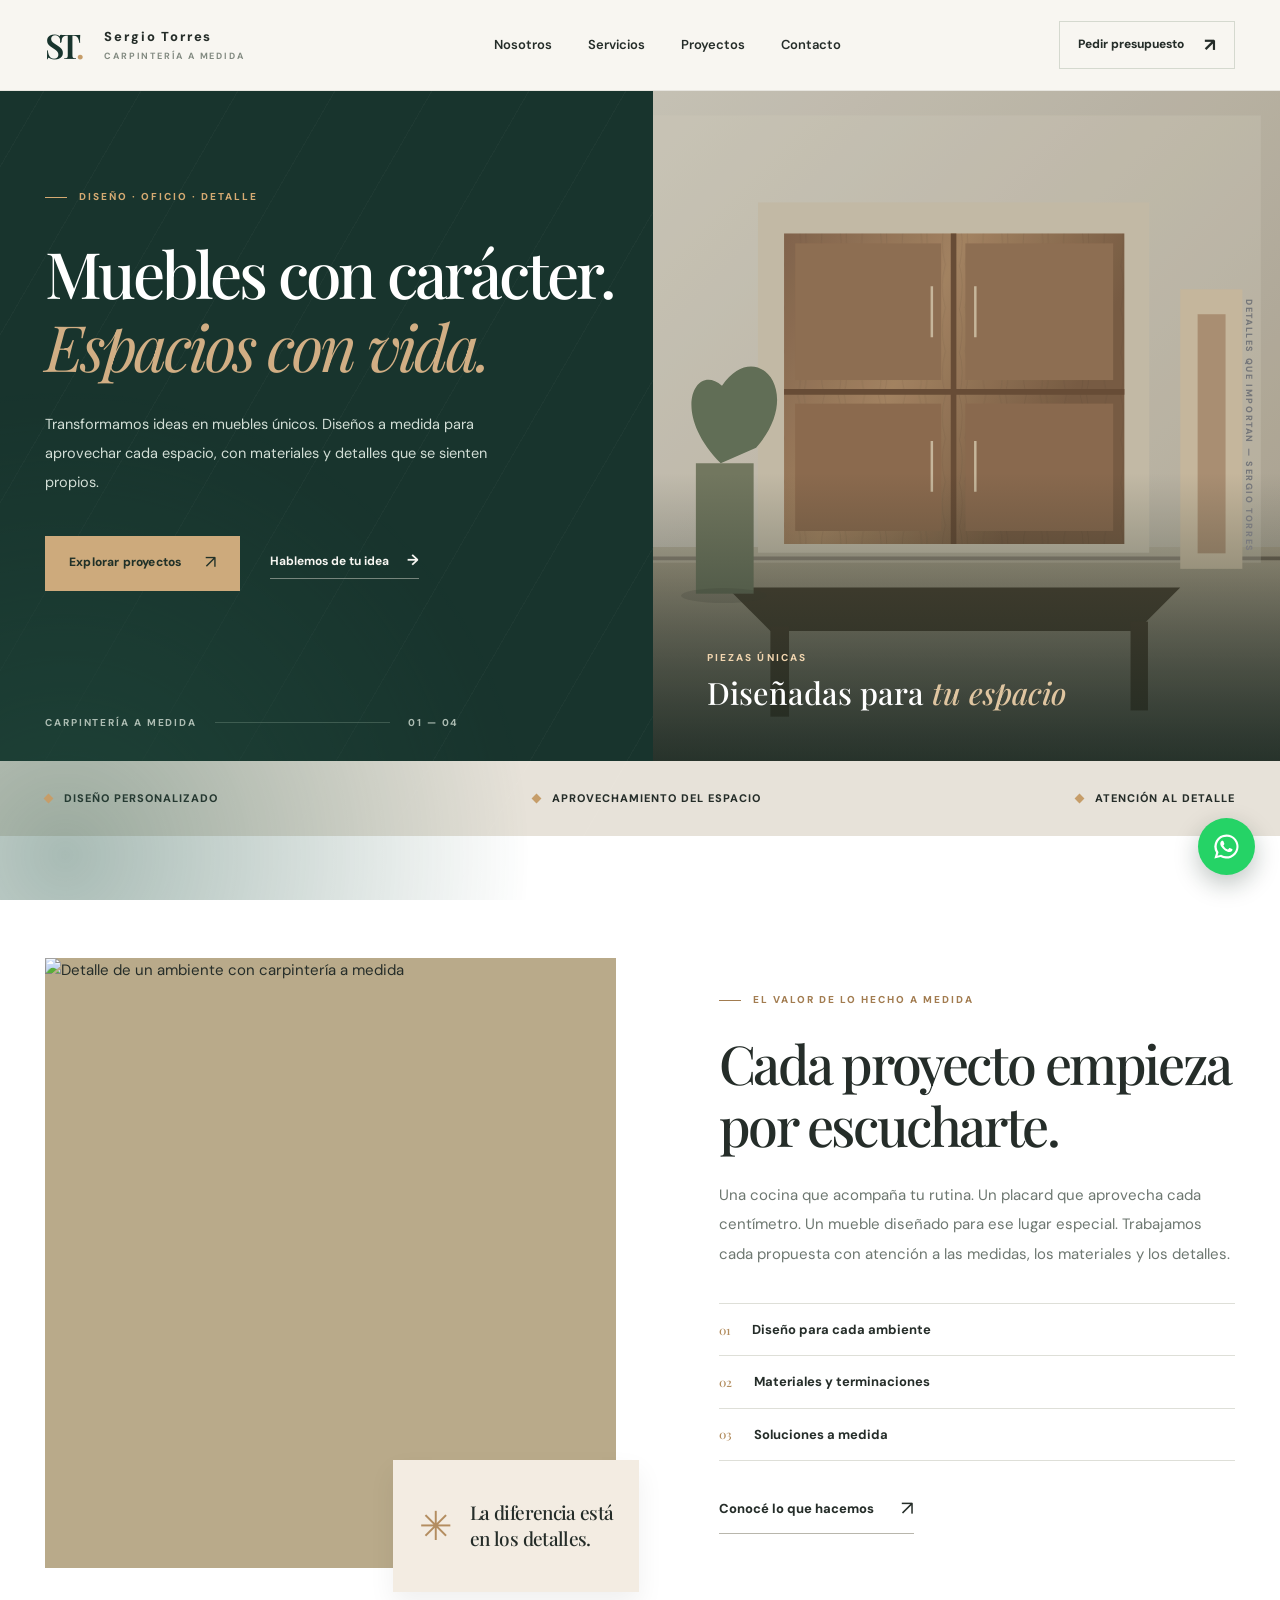
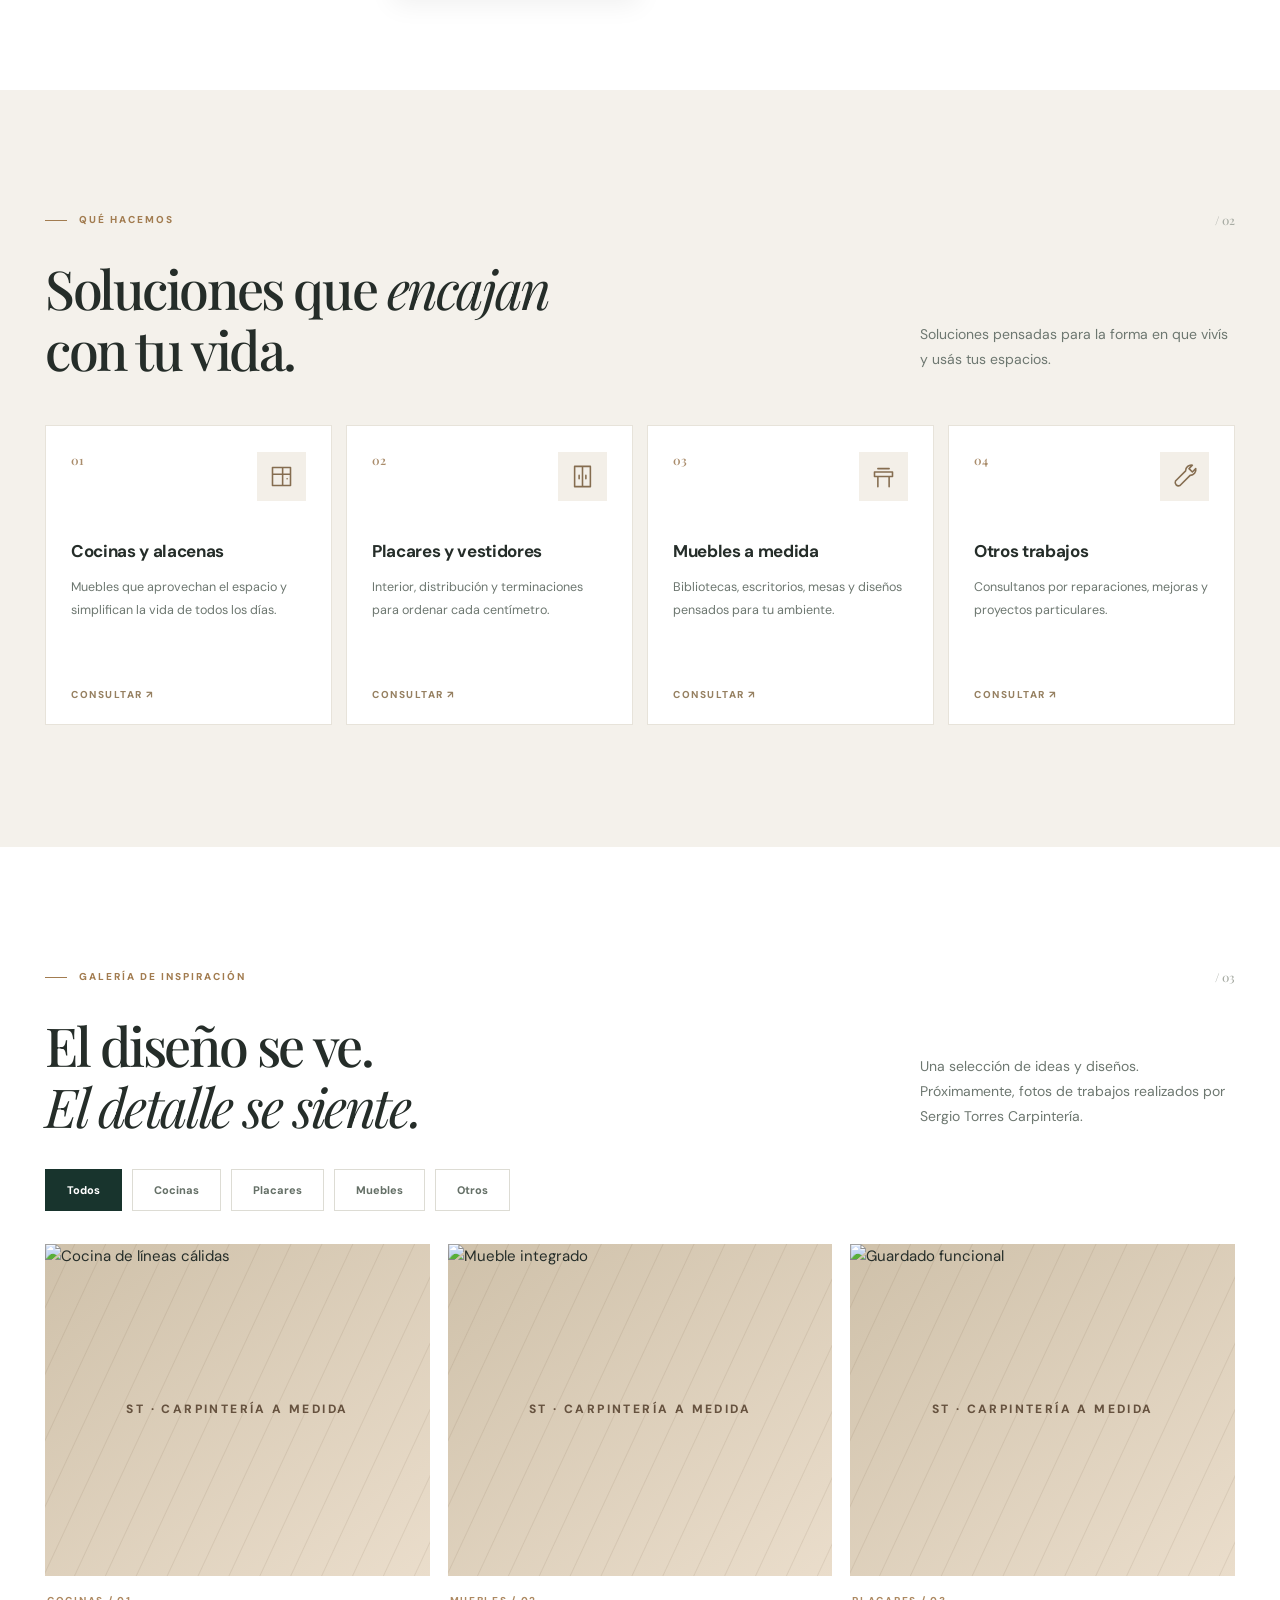
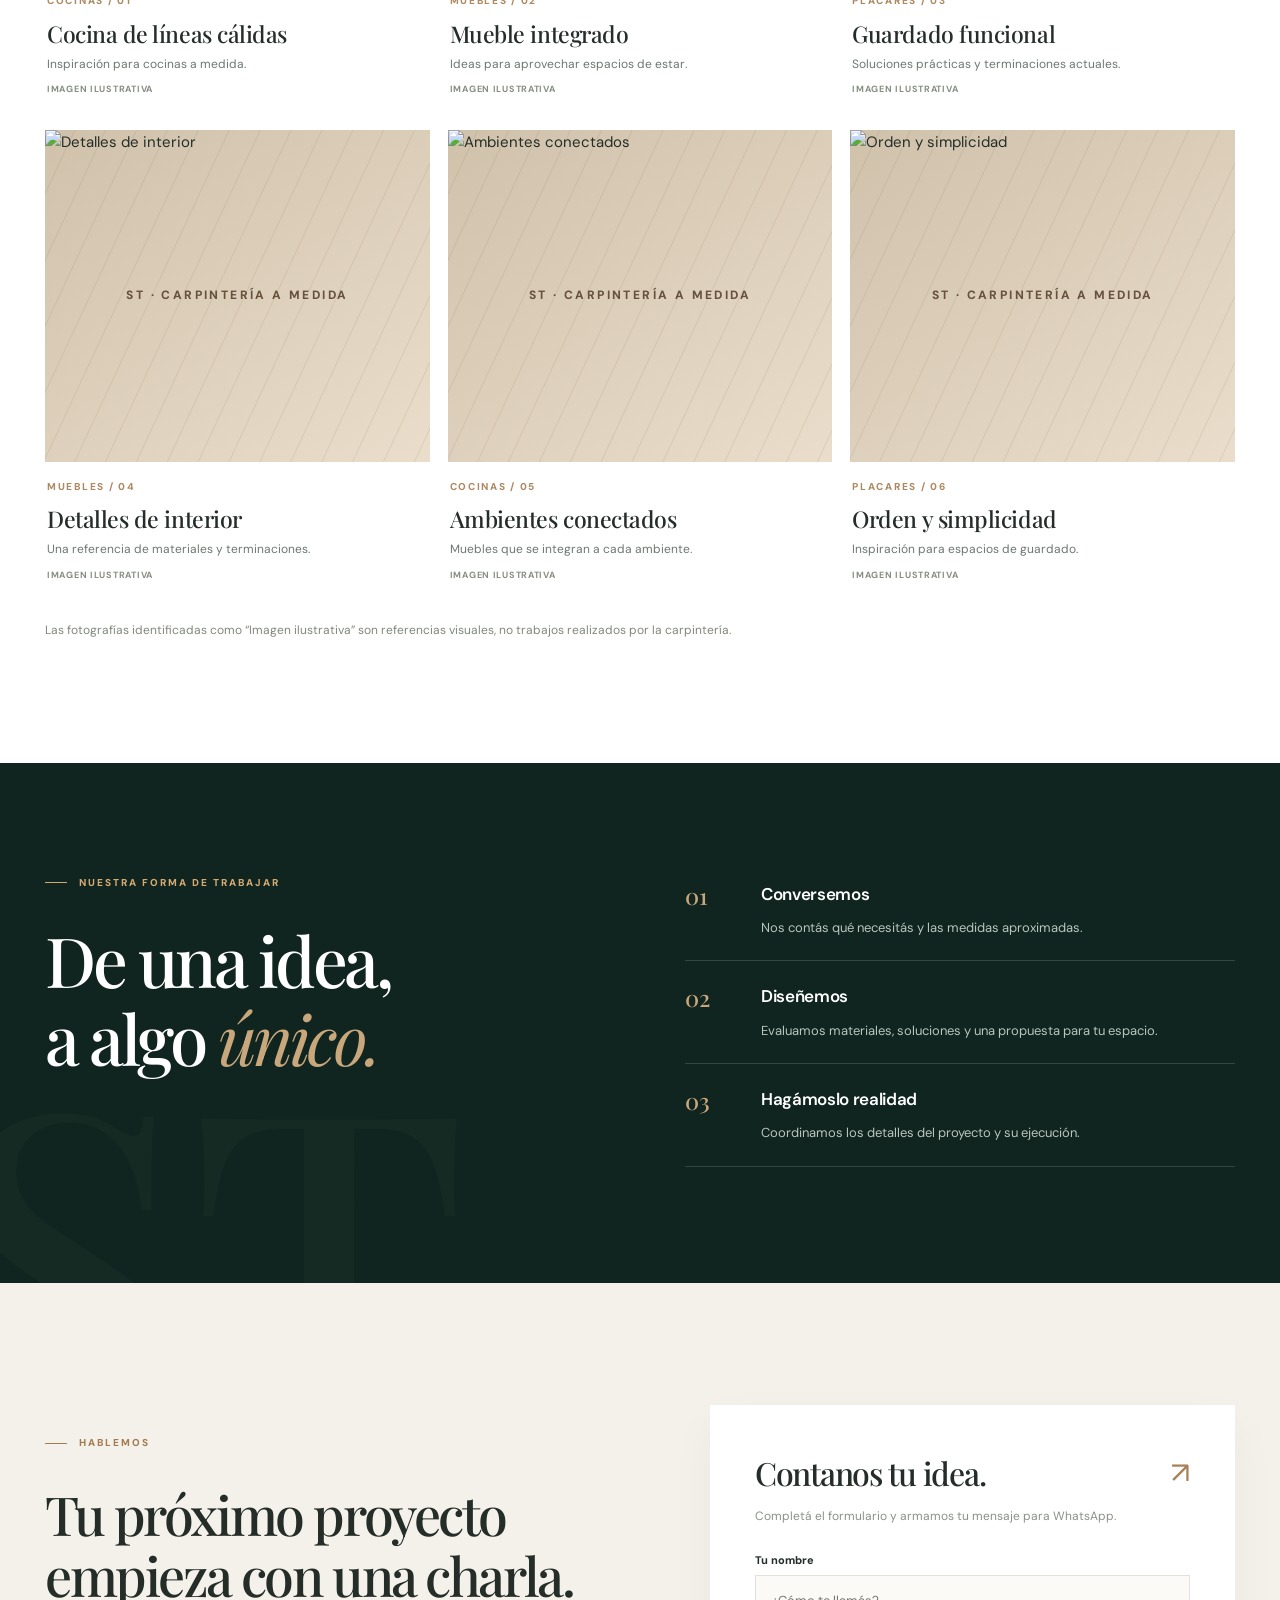
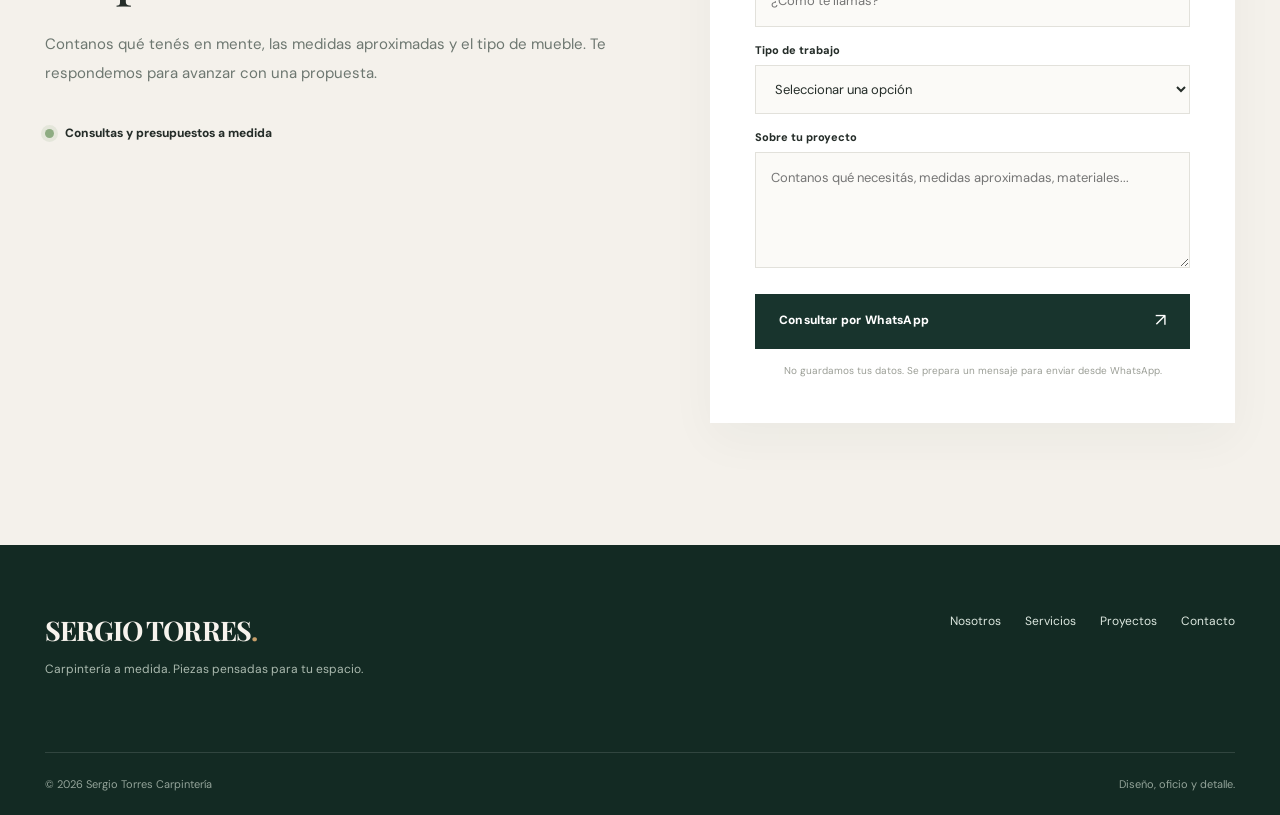
==== index.html @ 9f7970bf "Primera version web Sergio Torres Carpinteria" ====
<!doctype html>
<html lang="es-AR">
<head>
  <meta charset="utf-8"><meta name="viewport" content="width=device-width,initial-scale=1">
  <meta name="theme-color" content="#17302a"><meta name="description" content="Sergio Torres Carpintería. Muebles y espacios a medida: cocinas, placares y diseños personalizados.">
  <title>Sergio Torres Carpintería | Muebles hechos para vos</title>
  <link rel="icon" type="image/svg+xml" href="/assets/logo.svg">
  <link rel="preconnect" href="https://fonts.googleapis.com"><link rel="preconnect" href="https://fonts.gstatic.com" crossorigin>
  <link href="https://fonts.googleapis.com/css2?family=DM+Sans:wght@400;500;600;700;800&family=Manrope:wght@400;500;600;700;800&family=Playfair+Display:ital,wght@0,400;0,500;0,600;1,400;1,500&display=swap" rel="stylesheet">
  <link rel="stylesheet" href="/assets/site.css"><script defer src="/assets/site.js"></script>
</head>
<body>
 <header class="site-header" id="inicio">
   <div class="container header-content">
     <a class="brand" href="#inicio" aria-label="Sergio Torres Carpintería, inicio"><span class="brand-symbol">ST<span class="brand-dot">.</span></span><span class="brand-label"><strong id="brand">SERGIO TORRES</strong><span id="tagline">CARPINTERÍA A MEDIDA</span></span></a>
     <button class="menu-button" type="button" aria-label="Abrir menú" aria-expanded="false" aria-controls="main-menu"><span></span><span></span><span></span></button>
     <nav class="nav" id="main-menu" aria-label="Menú principal"><a href="#nosotros">Nosotros</a><a href="#servicios">Servicios</a><a href="#proyectos">Proyectos</a><a href="#contacto">Contacto</a></nav>
     <a class="nav-cta" href="#contacto">Pedir presupuesto <span aria-hidden="true">↗</span></a>
   </div>
 </header>
 <main>
  <section class="hero" aria-labelledby="hero-title">
    <div class="hero-background-pattern" aria-hidden="true"></div>
    <div class="hero-left">
      <div class="hero-inner"><div class="eyebrow light"><span class="eyebrow-line"></span><span id="hero-eyebrow">DISEÑO · OFICIO · DETALLE</span></div>
      <h1 id="hero-title"><span id="hero-first">Muebles con carácter.</span><em id="hero-second">Espacios con vida.</em></h1>
      <p class="hero-desc" id="hero-description">Transformamos ideas en muebles únicos. Diseños a medida para aprovechar cada espacio, con materiales y detalles que se sienten propios.</p>
      <div class="hero-actions"><a class="btn btn-gold" href="#proyectos">Explorar proyectos <span aria-hidden="true">↗</span></a><a href="#contacto" class="link-under light-link">Hablemos de tu idea <span aria-hidden="true">→</span></a></div>
      </div>
      <div class="hero-foot"><span>CARPINTERÍA A MEDIDA</span><span class="hero-foot-line"></span><span>01 — 04</span></div>
    </div>
    <div class="hero-visual"><img id="hero-image" alt="Ambiente de diseño con muebles en madera" src="https://images.unsplash.com/photo-1600607687920-4e2a09cf159d?auto=format&fit=crop&w=1600&q=85"><div class="hero-visual-shade"></div><div class="hero-photo-label"><span class="hero-photo-small">PIEZAS ÚNICAS</span><span>Diseñadas para <em>tu espacio</em></span></div><div class="hero-vertical">DETALLES QUE IMPORTAN — SERGIO TORRES</div></div>
  </section>
  <div class="marquee-strip"><div class="container strip-inner"><span><i class="diamond"></i>DISEÑO PERSONALIZADO</span><span><i class="diamond"></i>APROVECHAMIENTO DEL ESPACIO</span><span><i class="diamond"></i>ATENCIÓN AL DETALLE</span></div></div>
  <section id="nosotros" class="section about"><div class="container about-grid">
    <div class="about-visual"><img loading="lazy" id="about-image" src="https://images.unsplash.com/photo-1600566753190-17f0baa2a6c3?auto=format&fit=crop&w=1050&q=85" alt="Detalle de un ambiente con carpintería a medida"><div class="about-badge"><span class="badge-glyph">✳</span><span>La diferencia está<br>en los detalles.</span></div></div>
    <div class="about-text"><div class="eyebrow"><span class="eyebrow-line"></span><span id="about-eyebrow">EL VALOR DE LO HECHO A MEDIDA</span></div>
      <h2 id="about-title">Cada proyecto empieza por escucharte.</h2><p class="body-copy" id="about-description">Una cocina que acompaña tu rutina. Un placard que aprovecha cada centímetro. Un mueble diseñado para ese lugar especial.</p>
      <div class="about-points"><div><span>01</span><p>Diseño para cada ambiente</p></div><div><span>02</span><p>Materiales y terminaciones</p></div><div><span>03</span><p>Soluciones a medida</p></div></div><a class="text-link" href="#servicios">Conocé lo que hacemos <span>↗</span></a>
    </div>
  </div></section>
  <section class="section services" id="servicios"><div class="container">
    <div class="section-topline"><div class="eyebrow"><span class="eyebrow-line"></span>QUÉ HACEMOS</div><span class="section-index">/ 02</span></div>
    <div class="section-heading"><h2>Soluciones que <em>encajan</em><br>con tu vida.</h2><p id="services-intro">Soluciones pensadas para la forma en que vivís y usás tus espacios.</p></div>
    <div class="service-grid" id="service-grid"><!-- Se completa leyendo /data/services.json --></div>
  </div></section>
  <section class="section portfolio" id="proyectos"><div class="container">
    <div class="section-topline"><div class="eyebrow"><span class="eyebrow-line"></span>GALERÍA DE INSPIRACIÓN</div><span class="section-index">/ 03</span></div>
    <div class="section-heading portfolio-heading"><h2>El diseño se ve.<br><em>El detalle se siente.</em></h2><p id="projects-intro">Una selección de ideas y diseños. Próximamente, fotos de trabajos realizados por Sergio Torres Carpintería.</p></div>
    <div class="filters" id="filters" role="group" aria-label="Filtrar proyectos"><button type="button" data-filter="Todos" aria-pressed="true">Todos</button><button type="button" data-filter="Cocinas" aria-pressed="false">Cocinas</button><button type="button" data-filter="Placares" aria-pressed="false">Placares</button><button type="button" data-filter="Muebles" aria-pressed="false">Muebles</button><button type="button" data-filter="Otros" aria-pressed="false">Otros</button></div>
    <div class="project-grid" id="project-grid"><p class="loading">Cargando galería...</p></div><p id="example-note" class="example-note" hidden>Las fotografías identificadas como “Imagen ilustrativa” son referencias visuales, no trabajos realizados por la carpintería.</p>
  </div></section>
  <section class="approach"><div class="container approach-grid"><div><div class="eyebrow light"><span class="eyebrow-line"></span>NUESTRA FORMA DE TRABAJAR</div><h2>De una idea,<br>a algo <em>único.</em></h2></div><div class="approach-steps"><div class="approach-step"><span>01</span><div><h3>Conversemos</h3><p>Nos contás qué necesitás y las medidas aproximadas.</p></div></div><div class="approach-step"><span>02</span><div><h3>Diseñemos</h3><p>Evaluamos materiales, soluciones y una propuesta para tu espacio.</p></div></div><div class="approach-step"><span>03</span><div><h3>Hagámoslo realidad</h3><p>Coordinamos los detalles del proyecto y su ejecución.</p></div></div></div></div></section>
  <section id="contacto" class="section contact"><div class="container contact-grid">
    <div class="contact-copy"><div class="eyebrow"><span class="eyebrow-line"></span>HABLEMOS</div><h2 id="contact-title">Tu próximo proyecto empieza con una charla.</h2><p class="body-copy" id="contact-description">Contanos qué tenés en mente, las medidas aproximadas y el tipo de mueble. Te respondemos para avanzar con una propuesta.</p><div class="contact-availability"><span class="availability-dot"></span>Consultas y presupuestos a medida</div><div class="contact-detail" id="city-detail" hidden><span>Zona de trabajo</span><strong id="city"></strong></div><a id="email-link" class="contact-detail link-detail" href="#" hidden><span>Correo</span><strong id="email-value"></strong></a><a id="instagram-link" class="contact-detail link-detail" href="#" target="_blank" rel="noopener noreferrer" hidden><span>Instagram</span><strong>Ver nuestro perfil ↗</strong></a></div>
    <form class="contact-form" id="contact-form"><div class="form-heading"><h3>Contanos tu idea.</h3><span>↗</span></div><p>Completá el formulario y armamos tu mensaje para WhatsApp.</p><label for="client-name">Tu nombre</label><input id="client-name" required maxlength="90" autocomplete="name" placeholder="¿Cómo te llamás?"><label for="client-type">Tipo de trabajo</label><select id="client-type" required><option value="">Seleccionar una opción</option><option>Cocina o alacena</option><option>Placard o vestidor</option><option>Mueble a medida</option><option>Otro trabajo</option></select><label for="client-message">Sobre tu proyecto</label><textarea id="client-message" required maxlength="800" rows="4" placeholder="Contanos qué necesitás, medidas aproximadas, materiales..."></textarea><button type="submit" class="btn btn-dark">Consultar por WhatsApp <span>↗</span></button><p class="form-privacy">No guardamos tus datos. Se prepara un mensaje para enviar desde WhatsApp.</p></form>
  </div></section>
 </main>
 <dialog id="project-dialog" class="project-dialog" aria-labelledby="dialog-title">
   <div class="dialog-layout">
     <div class="dialog-image-wrap">
       <button type="button" id="dialog-close" class="dialog-close" aria-label="Cerrar galería">×</button>
       <img id="dialog-photo" alt="" src="/assets/hero-placeholder.svg">
       <p id="dialog-no-photo" class="dialog-no-photo" hidden>Este proyecto todavía no tiene fotografías.</p>
       <div class="dialog-controls">
         <button id="dialog-prev" type="button" aria-label="Foto anterior">←</button>
         <span id="dialog-count"></span>
         <button id="dialog-next" type="button" aria-label="Foto siguiente">→</button>
       </div>
     </div>
     <div class="dialog-info">
       <div class="eyebrow"><span class="eyebrow-line"></span><span id="dialog-category">Carpintería a medida</span></div>
       <h2 id="dialog-title">Trabajo realizado</h2>
       <p id="dialog-description"></p>
       <p id="dialog-example" class="dialog-example" hidden>Imagen ilustrativa. No corresponde a un trabajo real de la carpintería.</p>
       <a href="#contacto" class="btn btn-dark dialog-cta" id="dialog-cta">Consultar por un trabajo similar ↗</a>
     </div>
   </div>
 </dialog>
 <footer class="footer"><div class="container footer-grid"><div><a class="footer-brand" href="#inicio">SERGIO TORRES<span>.</span></a><p>Carpintería a medida. Piezas pensadas para tu espacio.</p></div><div class="footer-nav"><a href="#nosotros">Nosotros</a><a href="#servicios">Servicios</a><a href="#proyectos">Proyectos</a><a href="#contacto">Contacto</a></div><div class="footer-bottom"><span>© <span id="year"></span> Sergio Torres Carpintería</span><span>Diseño, oficio y detalle.</span></div></div></footer>
 <a id="floating-wa" class="floating-wa" href="#contacto" aria-label="Contactar por WhatsApp"><svg viewBox="0 0 24 24" aria-hidden="true"><path fill="currentColor" d="M12 2a10 10 0 0 0-8.6 15.13L2 22l4.99-1.31A10 10 0 1 0 12 2zm0 18.17a8.2 8.2 0 0 1-4.15-1.14l-.3-.18-2.96.78.8-2.89-.2-.31A8.17 8.17 0 1 1 12 20.17zm4.5-6.12c-.25-.13-1.47-.73-1.7-.8-.23-.1-.4-.13-.56.12-.16.25-.64.8-.78.97-.15.16-.3.19-.55.06-.25-.13-1.07-.39-2.04-1.26-.76-.67-1.26-1.5-1.4-1.75-.15-.25-.02-.38.11-.5.11-.12.25-.3.38-.44.13-.15.16-.26.25-.42.08-.17.04-.32-.02-.45-.06-.13-.56-1.36-.78-1.86-.2-.49-.41-.42-.56-.43h-.48c-.16 0-.43.06-.66.32-.23.25-.86.85-.86 2.07s.88 2.39 1 2.56c.13.16 1.74 2.65 4.22 3.72.6.26 1.06.41 1.42.53.6.19 1.14.16 1.57.1.48-.07 1.47-.6 1.68-1.2.2-.59.2-1.1.15-1.2-.07-.1-.23-.16-.48-.29z"/></svg></a>
 <div class="toast" id="toast" role="status" aria-live="polite"></div>
</body>
</html>
---- assets/site.css ----
/* Diseño visual de Sergio Torres Carpintería */
:root {
  --forest:#18342d;
  --deep:#10251f;
  --cream:#f8f6f1;
  --linen:#eeeae2;
  --white:#fff;
  --gold:#c69d69;
  --ink:#252d29;
  --muted:#6d7770;
  --line:#dedfd8;
  --serif:'Playfair Display',Georgia,serif;
  --sans:'DM Sans',Arial,sans-serif
}

* {
  box-sizing:border-box
}

html {
  scroll-behavior:smooth;
  scroll-padding-top:85px
}

body {
  margin:0;
  color:var(--ink);
  background:var(--cream);
  font:400 15px/1.65 var(--sans);
  -webkit-font-smoothing:antialiased
}

a {
  color:inherit;
  text-decoration:none
}

button,input,select,textarea {
  font:inherit
}

button {
  cursor:pointer
}

img {
  width:100%;
  height:100%;
  object-fit:cover;
  display:block
}

h1,h2,h3,p {
  margin-top:0
}

h2 {
  font:500 clamp(37px,4.2vw,62px)/1.15 var(--serif);
  letter-spacing:-.045em
}

h2 em,h1 em {
  font-weight:400
}

h3 {
  letter-spacing:-.02em
}

::selection {
  color:white;
  background:#a68255
}

:focus-visible {
  outline:3px solid var(--gold);
  outline-offset:3px
}

.container {
  width:min(1240px,calc(100% - 90px));
  margin-inline:auto
}

.section {
  padding:122px 0
}

.eyebrow {
  display:flex;
  align-items:center;
  gap:12px;
  font-size:10px;
  font-weight:800;
  letter-spacing:.20em;
  color:#a27c50;
  text-transform:uppercase
}

.eyebrow-line {
  width:22px;
  height:1px;
  background:currentColor;
  flex:0 0 auto
}

.eyebrow.light {
  color:#d5aa72
}

.site-header {
  position:relative;
  z-index:25;
  background:var(--cream);
  border-bottom:1px solid #e7e5df
}

.header-content {
  height:90px;
  display:flex;
  align-items:center;
  justify-content:space-between;
  gap:24px
}

.brand {
  display:flex;
  align-items:center;
  gap:14px;
  min-width:230px
}

.brand-symbol {
  font:600 34px/.9 var(--serif);
  color:var(--forest);
  letter-spacing:-.14em;
  padding-right:6px
}

.brand-dot {
  color:var(--gold);
  font-size:32px;
  letter-spacing:0
}

.brand-label {
  display:flex;
  flex-direction:column;
  line-height:1.35;
  gap:5px
}

.brand-label strong {
  font-size:13px;
  letter-spacing:.14em;
  font-weight:800
}

.brand-label span {
  font-size:9px;
  font-weight:700;
  letter-spacing:.20em;
  color:#828a81
}

.nav {
  display:flex;
  gap:36px;
  align-items:center
}

.nav a {
  font-size:13px;
  font-weight:600;
  transition:color .2s
}

.nav a:hover {
  color:#ab824e
}

.nav-cta {
  display:flex;
  align-items:center;
  justify-content:center;
  gap:20px;
  border:1px solid #d5d9cf;
  padding:13px 18px;
  font-size:12px;
  font-weight:800;
  white-space:nowrap;
  transition:background .2s,color .2s
}

.nav-cta:hover {
  background:var(--forest);
  color:#fff
}

.nav-cta span {
  font-size:18px;
  line-height:1
}

.menu-button {
  display:none;
  background:transparent;
  border:0;
  width:42px;
  height:42px;
  padding:8px
}

.menu-button span {
  display:block;
  height:2px;
  background:var(--forest);
  margin:5px 0
}

.hero {
  min-height:670px;
  display:grid;
  grid-template-columns:51% 49%;
  background:var(--forest);
  color:white;
  overflow:hidden
}

.hero-left {
  position:relative;
  display:flex;
  flex-direction:column;
  justify-content:space-between;
  padding:98px max(45px,calc((100vw - 1240px)/2)) 30px max(45px,calc((100vw - 1240px)/2));
  padding-right:36px;
  isolation:isolate
}

.hero-background-pattern {
  position:absolute;
  left:0;
  top:0;
  width:51%;
  height:100%;
  pointer-events:none;
  opacity:.4;
  background:radial-gradient(circle at 10% 95%,#275646 0%,transparent 45%),repeating-linear-gradient(120deg,transparent 0,transparent 83px,#fff1 83px,#fff1 84px)
}

.hero-inner {
  z-index:1;
  max-width:620px
}

.hero h1 {
  font:500 clamp(48px,5vw,77px)/1.15 var(--serif);
  letter-spacing:-.047em;
  margin:30px 0 27px
}

.hero h1 span,.hero h1 em {
  display:block
}

.hero h1 em {
  color:#d1ae84
}

.hero-desc {
  font-size:14.5px;
  line-height:2.0;
  color:#d2ded6;
  max-width:495px;
  margin-bottom:39px
}

.hero-actions {
  display:flex;
  align-items:center;
  gap:30px;
  flex-wrap:wrap
}

.btn {
  min-height:55px;
  border:none;
  display:inline-flex;
  align-items:center;
  justify-content:space-between;
  gap:24px;
  padding:0 24px;
  font-size:12px;
  font-weight:800;
  letter-spacing:.015em;
  transition:transform .2s,background .2s
}

.btn:hover {
  transform:translateY(-2px)
}

.btn span {
  font-size:18px;
  font-weight:400
}

.btn-gold {
  background:#cdaa7c;
  color:#213128
}

.btn-gold:hover {
  background:#e2c399
}

.link-under {
  font-size:12px;
  font-weight:700;
  border-bottom:1px solid #e5e2d875;
  padding-bottom:5px;
  white-space:nowrap
}

.link-under span {
  padding-left:15px;
  font-size:15px
}

.light-link {
  color:#f7f6f2
}

.hero-foot {
  position:relative;
  z-index:1;
  display:flex;
  align-items:center;
  gap:18px;
  color:#adbdb3;
  font-size:10px;
  letter-spacing:.19em;
  font-weight:700;
  padding-top:70px
}

.hero-foot-line {
  height:1px;
  flex:1;
  max-width:175px;
  background:#74908265
}

.hero-visual {
  position:relative;
  min-height:670px;
  background:linear-gradient(135deg,#9b8771,#dfceae)
}

.hero-visual>img {
  position:absolute;
  inset:0
}

.hero-visual-shade {
  position:absolute;
  inset:0;
  background:linear-gradient(0deg,#0c1f19b8,transparent 43%)
}

.hero-photo-label {
  position:absolute;
  bottom:48px;
  left:54px;
  display:flex;
  flex-direction:column;
  gap:9px;
  max-width:70%;
  font:500 clamp(21px,2.4vw,34px)/1.3 var(--serif)
}

.hero-photo-label em {
  color:#dfc5a0
}

.hero-photo-small {
  font:800 10px var(--sans);
  letter-spacing:.21em;
  color:#f1d5af
}

.hero-vertical {
  position:absolute;
  right:25px;
  top:50%;
  writing-mode:vertical-rl;
  transform:translateY(-50%);
  font:800 9px var(--sans);
  letter-spacing:.18em;
  color:#fff9;
  mix-blend-mode:difference
}

.marquee-strip {
  background:#e7e2d9
}

.strip-inner {
  min-height:75px;
  display:flex;
  align-items:center;
  justify-content:space-between;
  gap:16px
}

.strip-inner>span {
  display:flex;
  align-items:center;
  gap:12px;
  font-size:11px;
  font-weight:800;
  letter-spacing:.09em;
  white-space:nowrap
}

.diamond {
  width:7px;
  height:7px;
  background:var(--gold);
  transform:rotate(45deg);
  display:inline-block
}

.about {
  background:#fff
}

.about-grid {
  display:grid;
  grid-template-columns:48% 1fr;
  gap:clamp(55px,8vw,130px);
  align-items:center
}

.about-visual {
  position:relative;
  height:610px;
  background:#b9aa8a
}

.about-visual img {
  object-position:50% 50%
}

.about-badge {
  position:absolute;
  bottom:-24px;
  right:-23px;
  background:#f3ece2;
  min-width:235px;
  min-height:132px;
  padding:23px 26px;
  display:flex;
  align-items:center;
  gap:17px;
  box-shadow:0 12px 25px #00000010
}

.badge-glyph {
  font-size:40px;
  line-height:1;
  color:#b38d60
}

.about-badge span:last-child {
  font:500 19px/1.35 var(--serif);
  letter-spacing:-.035em
}

.about-text {
  padding:30px 0
}

.about-text h2 {
  margin:24px 0 25px;
  max-width:560px
}

.body-copy {
  font-size:15px;
  line-height:1.95;
  color:var(--muted)
}

.about-points {
  margin:34px 0 31px;
  border-top:1px solid var(--line)
}

.about-points>div {
  display:flex;
  align-items:center;
  gap:22px;
  padding:15px 0;
  border-bottom:1px solid var(--line)
}

.about-points span {
  font:500 12px var(--serif);
  color:#b28c5d
}

.about-points p {
  margin:0;
  font-size:13px;
  font-weight:700
}

.text-link {
  font-size:13px;
  font-weight:800;
  border-bottom:1px solid #b8b6ac;
  padding-bottom:8px;
  display:inline-flex;
  align-items:center;
  gap:27px
}

.text-link span {
  font-size:20px;
  font-weight:400
}

.services {
  background:#f4f1eb
}

.section-topline {
  display:flex;
  justify-content:space-between;
  align-items:center
}

.section-index {
  font:500 12px var(--serif);
  color:#a8aca4
}

.section-heading {
  display:flex;
  justify-content:space-between;
  align-items:end;
  gap:30px;
  margin:28px 0 45px
}

.section-heading h2 {
  margin:0
}

.section-heading p {
  color:var(--muted);
  font-size:14px;
  line-height:1.8;
  max-width:315px;
  margin:0 0 8px
}

.service-grid {
  display:grid;
  grid-template-columns:repeat(4,1fr);
  gap:14px
}

.service-card {
  background:#fff;
  border:1px solid #e7e3da;
  padding:26px 25px 21px;
  min-height:300px;
  display:flex;
  flex-direction:column;
  transition:transform .2s,box-shadow .2s,border-color .2s;
  cursor:pointer
}

.service-card:hover {
  transform:translateY(-5px);
  box-shadow:0 15px 35px #1c322414;
  border-color:#c5c8ba
}

.service-card-top {
  display:flex;
  justify-content:space-between;
  align-items:start;
  margin-bottom:36px
}

.service-num {
  font:600 12px var(--serif);
  color:#aa8d6c
}

.service-icon {
  width:49px;
  height:49px;
  background:#f3efe8;
  display:grid;
  place-items:center;
  color:#856d50
}

.service-icon svg {
  width:27px;
  height:27px
}

.service-card h3 {
  margin:0 0 11px;
  font-size:17px;
  font-weight:700;
  letter-spacing:-.02em
}

.service-card p {
  font-size:12.5px;
  line-height:1.8;
  color:var(--muted)
}

.service-card-tail {
  font-size:10px;
  letter-spacing:.15em;
  font-weight:800;
  margin-top:auto;
  color:#968061;
  padding-top:16px
}

.portfolio {
  background:#fff
}

.portfolio-heading {
  margin-bottom:32px
}

.filters {
  display:flex;
  gap:10px;
  flex-wrap:wrap;
  margin-bottom:33px
}

.filters button {
  background:transparent;
  border:1px solid #dddcd4;
  padding:11px 21px;
  font-size:11px;
  font-weight:800;
  color:#657067;
  transition:background .2s,color .2s
}

.filters button[aria-pressed=true],.filters button:hover {
  background:var(--forest);
  border-color:var(--forest);
  color:white
}

.project-grid {
  display:grid;
  grid-template-columns:repeat(3,1fr);
  gap:30px 18px
}

.project-card {
  min-width:0
}

.project-picture {
  position:relative;
  aspect-ratio:1.16/1;
  background:linear-gradient(125deg,#d4c5b1,#f0e6d7);
  overflow:hidden
}

.project-picture img {
  transition:transform .55s
}

.project-card:hover .project-picture img {
  transform:scale(1.05)
}

.project-arrow {
  position:absolute;
  bottom:0;
  right:0;
  background:#f8f6f1;
  padding:6px 16px;
  font-size:24px;
  opacity:0;
  transform:translateY(10px);
  transition:opacity .2s,transform .2s
}

.project-card:hover .project-arrow {
  opacity:1;
  transform:none
}

.project-meta {
  padding:17px 2px 0
}

.project-category {
  font-size:10px;
  letter-spacing:.17em;
  font-weight:800;
  color:#ad8961;
  margin-bottom:8px
}

.project-meta h3 {
  font:500 23px/1.35 var(--serif);
  margin:0
}

.project-description {
  font-size:12px;
  color:var(--muted);
  margin:6px 0 0
}

.project-example {
  display:inline-block;
  margin-top:8px;
  font-size:9px;
  font-weight:700;
  letter-spacing:.08em;
  color:#878d82
}

.example-note {
  color:#81877d;
  font-size:12px;
  margin:35px 0 0
}

.loading,.empty-projects {
  grid-column:1/-1;
  padding:50px;
  text-align:center;
  background:#f5f1e9;
  color:#6a7369
}

.approach {
  background:var(--deep);
  color:white;
  padding:112px 0 116px;
  position:relative;
  overflow:hidden
}

.approach:before {
  content:'ST';
  position:absolute;
  left:-55px;
  bottom:-140px;
  font:500 440px/.8 var(--serif);
  color:#ffffff06;
  pointer-events:none
}

.approach-grid {
  display:grid;
  grid-template-columns:1fr 1fr;
  gap:90px;
  position:relative
}

.approach h2 {
  font:500 clamp(47px,5.4vw,79px)/1.12 var(--serif);
  letter-spacing:-.05em;
  margin:30px 0
}

.approach h2 em {
  color:#c9a77c
}

.approach-steps {
  margin-top:5px
}

.approach-step {
  display:grid;
  grid-template-columns:60px 1fr;
  gap:16px;
  border-bottom:1px solid #ffffff25;
  padding:21px 0
}

.approach-step:first-child {
  padding-top:0
}

.approach-step>span {
  font:500 23px var(--serif);
  color:#c9a77c
}

.approach-step h3 {
  font-size:17px;
  font-weight:600;
  margin:0 0 9px
}

.approach-step p {
  color:#b9c5bd;
  line-height:1.75;
  font-size:13px;
  margin:0
}

.contact {
  background:#f4f1eb
}

.contact-grid {
  display:grid;
  grid-template-columns:1fr minmax(400px,525px);
  align-items:start;
  gap:clamp(60px,8vw,140px)
}

.contact-copy {
  padding-top:30px
}

.contact-copy h2 {
  margin:31px 0 24px
}

.contact-availability {
  display:flex;
  align-items:center;
  gap:11px;
  margin:35px 0;
  font-size:12px;
  font-weight:800
}

.availability-dot {
  background:#8eac82;
  width:9px;
  height:9px;
  border-radius:50%;
  box-shadow:0 0 0 4px #8eac8229
}

.contact-detail {
  display:flex;
  flex-direction:column;
  border-top:1px solid #dcd9d1;
  padding-top:13px;
  gap:4px;
  margin-top:20px
}

.contact-detail span {
  font-size:10px;
  font-weight:800;
  color:#8b967f;
  letter-spacing:.12em
}

.contact-detail strong {
  font-size:13px
}

.contact-detail[hidden] {
  display:none
}

.contact-form {
  background:#fff;
  padding:43px 45px;
  box-shadow:0 17px 45px #19382c0a
}

.form-heading {
  display:flex;
  justify-content:space-between;
  align-items:center
}

.form-heading h3 {
  font:500 32px var(--serif);
  letter-spacing:-.04em;
  margin:0
}

.form-heading span {
  font-size:30px;
  color:#a68159
}

.contact-form>p {
  font-size:12px;
  color:#8b9089;
  line-height:1.8;
  margin:8px 0 24px
}

.contact-form label {
  display:block;
  font-size:11px;
  font-weight:800;
  margin:14px 0 6px
}

.contact-form input,.contact-form select,.contact-form textarea {
  width:100%;
  background:#fbfaf7;
  border:1px solid #e2e1db;
  border-radius:0;
  padding:14px 15px;
  color:var(--ink);
  font-size:13px;
  outline:none
}

.contact-form input:focus,.contact-form select:focus,.contact-form textarea:focus {
  border-color:#a88a64;
  box-shadow:0 0 0 2px #dbc6a125
}

.contact-form textarea {
  resize:vertical;
  min-height:113px
}

.btn-dark {
  color:#fff;
  background:var(--forest);
  width:100%;
  margin-top:18px
}

.btn-dark:hover {
  background:#285348
}

.contact-form .form-privacy {
  font-size:10px;
  color:#9b9e96;
  text-align:center;
  margin:13px 0 0
}

.footer {
  background:#132a23;
  color:#f7f3ed;
  padding:67px 0 22px
}

.footer-grid {
  display:grid;
  grid-template-columns:1fr auto;
  gap:60px
}

.footer-brand {
  font:700 27px var(--serif);
  letter-spacing:-.035em
}

.footer-brand span {
  color:var(--gold)
}

.footer p {
  color:#aab9ae;
  font-size:12px;
  margin:12px 0
}

.footer-nav {
  display:flex;
  gap:24px;
  align-items:start
}

.footer-nav a {
  font-size:12px;
  color:#dce7df
}

.footer-nav a:hover {
  color:var(--gold)
}

.footer-bottom {
  grid-column:1/-1;
  display:flex;
  justify-content:space-between;
  border-top:1px solid #ffffff20;
  padding-top:22px;
  color:#93a399;
  font-size:11px
}

.floating-wa {
  position:fixed;
  right:25px;
  bottom:25px;
  z-index:40;
  width:57px;
  height:57px;
  border-radius:50%;
  background:#25d366;
  color:white;
  display:grid;
  place-items:center;
  box-shadow:0 9px 25px #10251944;
  transition:transform .2s
}

.floating-wa:hover {
  transform:translateY(-4px)
}

.floating-wa svg {
  width:29px;
  height:29px
}

.toast {
  position:fixed;
  z-index:50;
  right:24px;
  bottom:93px;
  padding:17px 20px;
  max-width:min(380px,calc(100% - 50px));
  background:var(--deep);
  color:white;
  box-shadow:0 12px 30px #0003;
  font-size:13px;
  line-height:1.5;
  opacity:0;
  visibility:hidden;
  transform:translateY(10px);
  transition:.2s
}

.toast.show {
  opacity:1;
  visibility:visible;
  transform:none
}

@media(max-width:1150px) {
  .container {
    width:min(100% - 60px,1240px)
  }
  .header-content {
    height:78px
  }
  .nav {
    gap:20px
  }
  .brand {
    min-width:190px
  }
  .nav-cta {
    padding:12px
  }
  .hero-left {
    padding:80px 30px 30px
  }
  .hero {
    min-height:620px
  }
  .hero-visual {
    min-height:620px
  }
  .service-card {
    padding:23px 17px
  }
  .about-grid {
    gap:60px
  }
  .contact-grid {
    gap:70px
  }
}

@media(max-width:900px) {
  .nav-cta {
    display:none
  }
  .service-grid {
    grid-template-columns:repeat(2,1fr)
  }
  .about-visual {
    height:525px
  }
  .about-grid {
    gap:42px
  }
  .about-badge {
    right:-10px
  }
  .section {
    padding:83px 0
  }
  .project-grid {
    gap:23px 15px
  }
  .project-meta h3 {
    font-size:19px
  }
  .contact-grid {
    grid-template-columns:1fr 1fr;
    gap:35px
  }
  .contact-form {
    padding:32px
  }
  .approach-grid {
    gap:35px
  }
}

@media(max-width:720px) {
  .container {
    width:calc(100% - 38px)
  }
  .header-content {
    height:70px
  }
  .brand {
    min-width:0
  }
  .brand-symbol {
    font-size:30px
  }
  .brand-label strong {
    font-size:11px
  }
  .brand-label span {
    font-size:8px
  }
  .menu-button {
    display:block
  }
  .nav {
    display:none;
    position:absolute;
    top:70px;
    left:0;
    right:0;
    background:var(--cream);
    padding:15px 24px 24px;
    box-shadow:0 15px 25px #0002;
    flex-direction:column;
    align-items:stretch;
    gap:0
  }
  .nav.open {
    display:flex
  }
  .nav a {
    padding:15px;
    border-bottom:1px solid #e9e5db
  }
  .hero {
    grid-template-columns:1fr
  }
  .hero-left {
    padding:68px 22px 20px;
    min-height:540px
  }
  .hero-background-pattern {
    width:100%;
    height:540px
  }
  .hero h1 {
    font-size:clamp(47px,10vw,66px);
    margin:22px 0
  }
  .hero-desc {
    font-size:14px
  }
  .hero-foot {
    padding-top:45px
  }
  .hero-visual {
    min-height:380px;
    height:380px
  }
  .hero-photo-label {
    left:30px;
    bottom:28px
  }
  .hero-vertical {
    right:13px
  }
  .strip-inner {
    min-height:66px;
    justify-content:center;
    gap:32px;
    overflow:hidden
  }
  .strip-inner>span {
    font-size:9px
  }
  .strip-inner>span:last-child {
    display:none
  }
  .section {
    padding:75px 0
  }
  .about-grid,.approach-grid,.contact-grid {
    grid-template-columns:1fr
  }
  .about-visual {
    height:470px;
    order:2
  }
  .about-text {
    order:1;
    padding:0
  }
  .about-text h2 {
    font-size:42px
  }
  .about-badge {
    right:0
  }
  .section-heading {
    display:block
  }
  .section-heading p {
    margin-top:20px
  }
  .service-grid {
    gap:12px
  }
  .service-card {
    min-height:250px
  }
  .project-grid {
    grid-template-columns:repeat(2,1fr)
  }
  .approach {
    padding:78px 0
  }
  .approach-grid {
    gap:36px
  }
  .approach h2 {
    font-size:55px
  }
  .contact {
    padding:70px 0
  }
  .contact-copy {
    padding:0
  }
  .footer-grid {
    grid-template-columns:1fr;
    gap:30px
  }
  .footer-nav {
    flex-wrap:wrap
  }
  .footer-bottom {
    gap:15px;
    flex-wrap:wrap
  }
}

@media(max-width:480px) {
  .hero-left {
    min-height:575px
  }
  .hero-actions {
    gap:20px
  }
  .hero-actions .btn {
    width:100%;
    justify-content:center
  }
  .hero h1 {
    font-size:47px
  }
  .hero-visual {
    height:305px;
    min-height:305px
  }
  .strip-inner>span:nth-child(2) {
    display:none
  }
  .service-grid {
    grid-template-columns:1fr
  }
  .service-card {
    min-height:210px
  }
  .service-card-top {
    margin-bottom:15px
  }
  .project-grid {
    grid-template-columns:1fr
  }
  .project-picture {
    aspect-ratio:1.45
  }
  .section-heading h2 {
    font-size:42px
  }
  .filters {
    gap:7px
  }
  .filters button {
    padding:9px 13px
  }
  .about-visual {
    height:360px
  }
  .about-badge {
    min-height:100px;
    min-width:190px;
    padding:13px;
    right:-4px
  }
  .contact-form {
    padding:30px 20px
  }
  .floating-wa {
    right:16px;
    bottom:17px;
    width:51px;
    height:51px
  }
}

@media(prefers-reduced-motion:reduce) {
  * {
    scroll-behavior:auto!important;
    transition:none!important
  }
}

/* Galería: las fichas son botones accesibles para abrir las fotos. */
.project-card {
  border:0;
  background:transparent;
  padding:0;
  text-align:left;
  cursor:pointer;
  color:inherit;
  font:inherit;
  width:100%
}

.project-card:focus-visible {
  outline:3px solid var(--gold);
  outline-offset:5px
}

.project-dialog {
  position:fixed;
  width:min(1010px,calc(100% - 32px));
  max-height:min(92vh,850px);
  padding:0;
  border:0;
  border-radius:3px;
  box-shadow:0 40px 120px #101e1aa6;
  background:var(--cream);
  color:var(--ink)
}

.project-dialog::backdrop {
  background:#061711d9;
  backdrop-filter:blur(5px)
}

.dialog-layout {
  display:grid;
  grid-template-columns:minmax(0,1.25fr) minmax(280px,.75fr);
  min-height:520px
}

.dialog-image-wrap {
  background:#e4e5dc;
  position:relative;
  min-height:390px;
  display:flex;
  align-items:center;
  justify-content:center
}

.dialog-image-wrap img {
  position:absolute;
  inset:0;
  width:100%;
  height:100%;
  object-fit:cover
}

.dialog-close {
  position:absolute;
  z-index:2;
  top:18px;
  left:18px;
  width:44px;
  height:44px;
  border:0;
  background:#f8f6f1;
  border-radius:50%;
  font-size:29px;
  line-height:1;
  color:var(--forest)
}

.dialog-controls {
  position:absolute;
  z-index:1;
  bottom:16px;
  left:16px;
  right:16px;
  display:flex;
  justify-content:space-between;
  align-items:center;
  gap:18px;
  color:white;
  text-shadow:0 1px 12px #0008;
  font-size:14px;
  font-weight:700
}

.dialog-controls button {
  border:1px solid #ffffffb8;
  background:#17342bd6;
  color:white;
  width:42px;
  height:42px;
  border-radius:50%;
  font-size:23px;
  line-height:1
}

.dialog-controls button[hidden] {
  visibility:hidden;
  display:block
}

.dialog-info {
  padding:60px 37px;
  display:flex;
  flex-direction:column;
  align-items:start;
  justify-content:center
}

.dialog-info h2 {
  font:500 clamp(28px,3.2vw,42px)/1.2 var(--serif);
  margin:28px 0 16px
}

.dialog-info>p {
  font-size:14px;
  line-height:1.8;
  color:var(--muted)
}

.dialog-info .dialog-example {
  font-size:11px;
  text-transform:uppercase;
  letter-spacing:.1em;
  color:#805c28;
  font-weight:800
}

.dialog-cta {
  margin-top:30px;
  max-width:100%;
  text-align:center
}

.dialog-no-photo {
  padding:30px;
  text-align:center;
  color:var(--muted)
}

@media(max-width:720px) {
  .project-dialog {
    width:calc(100% - 20px);
    max-height:93vh;
    overflow:auto
  }
  .dialog-layout {
    display:block;
    min-height:0
  }
  .dialog-image-wrap {
    height:340px;
    min-height:340px
  }
  .dialog-info {
    padding:27px 25px 32px
  }
  .dialog-info h2 {
    margin:15px 0 8px
  }
  .dialog-cta {
    margin-top:16px
  }
}

/* Referencia visual cuando una fotografía todavía no está disponible. */
.project-picture.no-image {
  background: repeating-linear-gradient(115deg, transparent 0, transparent 26px, #6b50351c 27px, transparent 28px), linear-gradient(145deg, #cfc1aa, #eaddcb);
}
.project-fallback {
  display:none;
  position:absolute;
  inset:0;
  align-items:center;
  justify-content:center;
  color:#66523f;
  letter-spacing:.2em;
  text-align:center;
  font-size:12px;
  font-weight:800;
  padding:25px;
}
.no-image .project-fallback {display:flex}
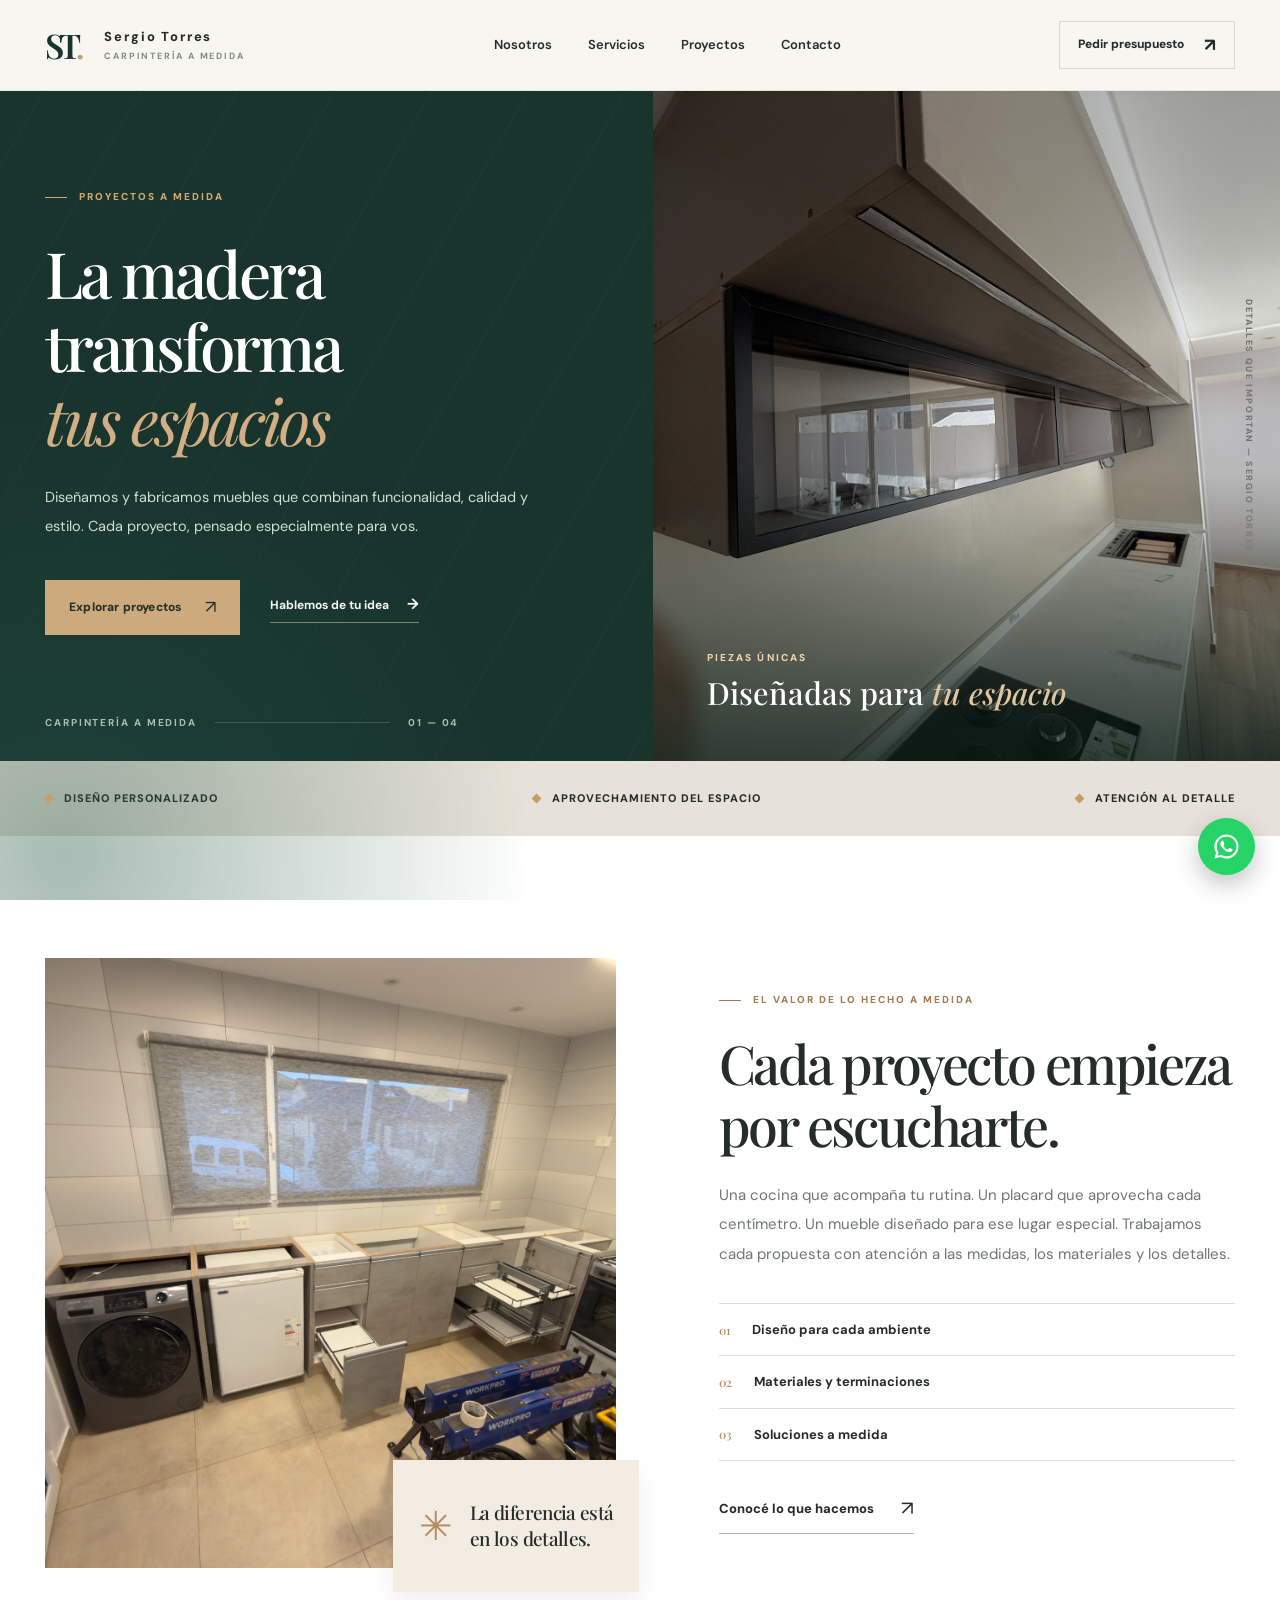
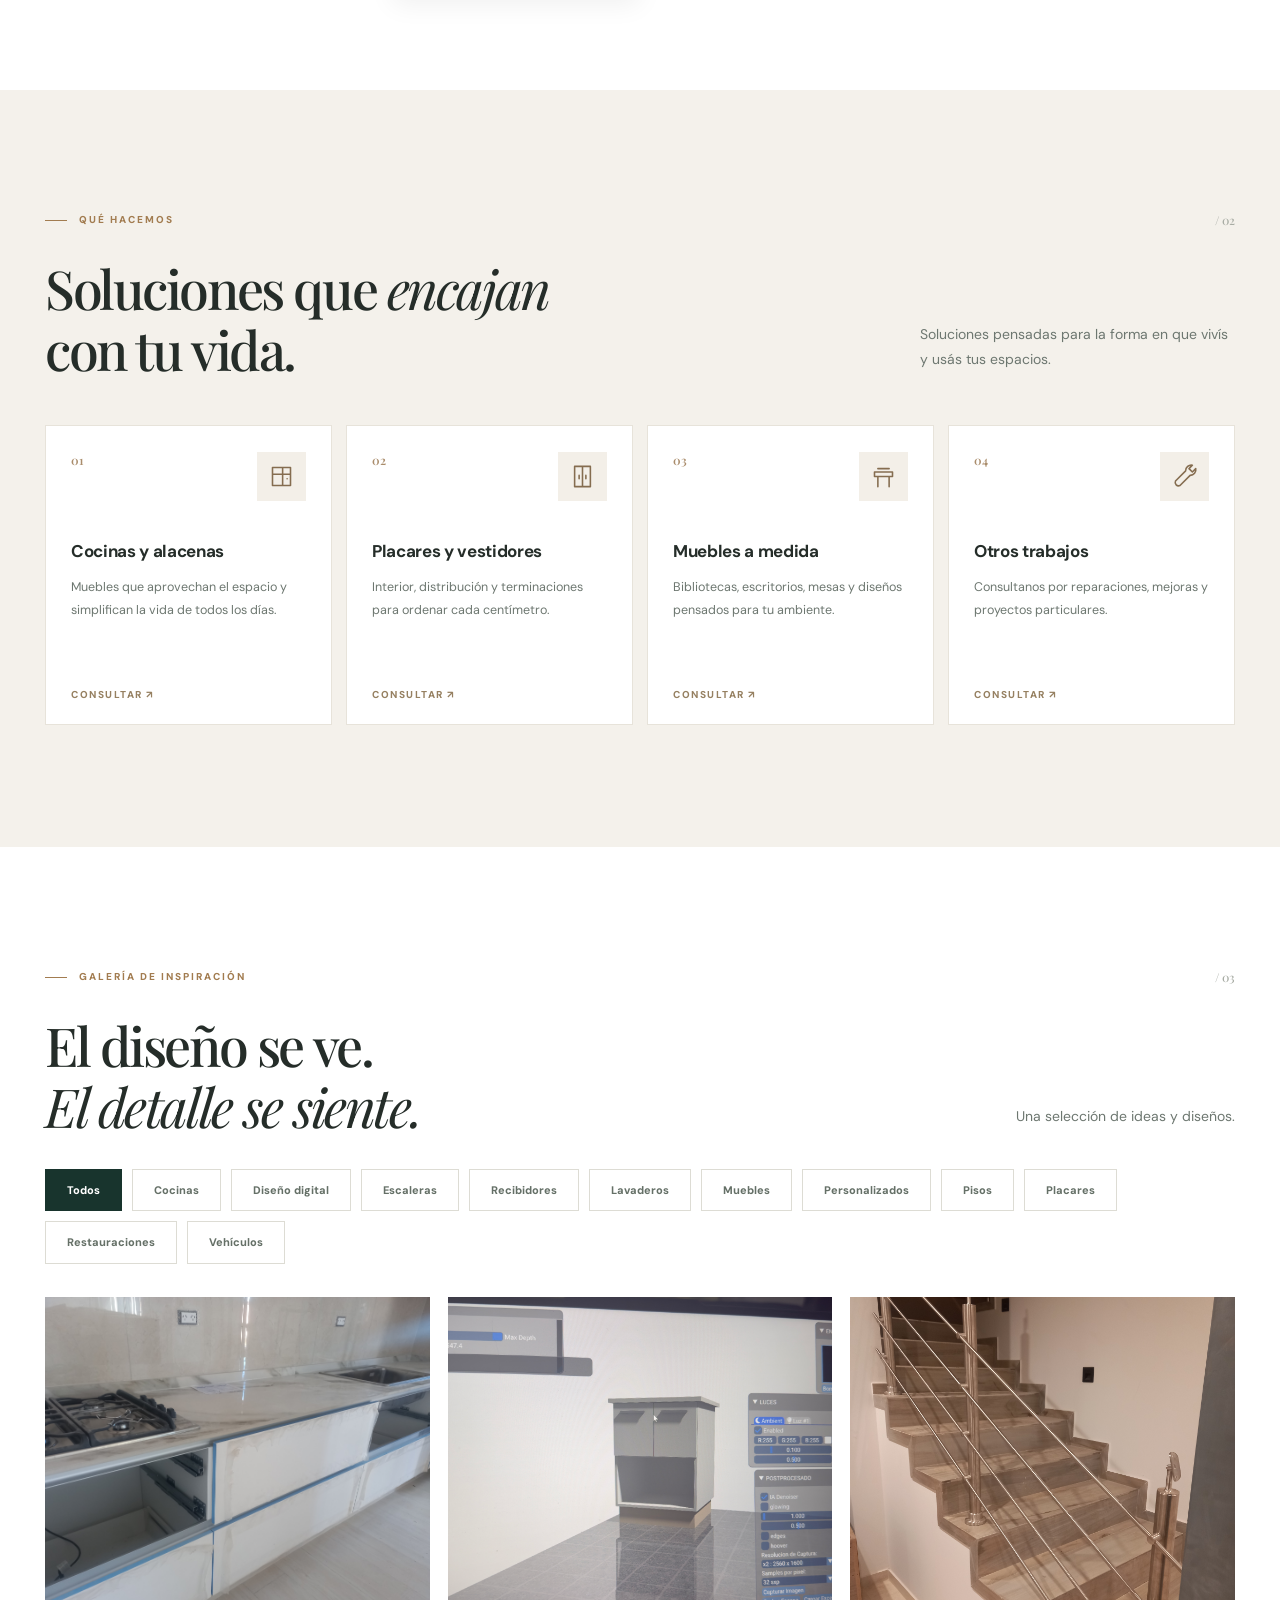
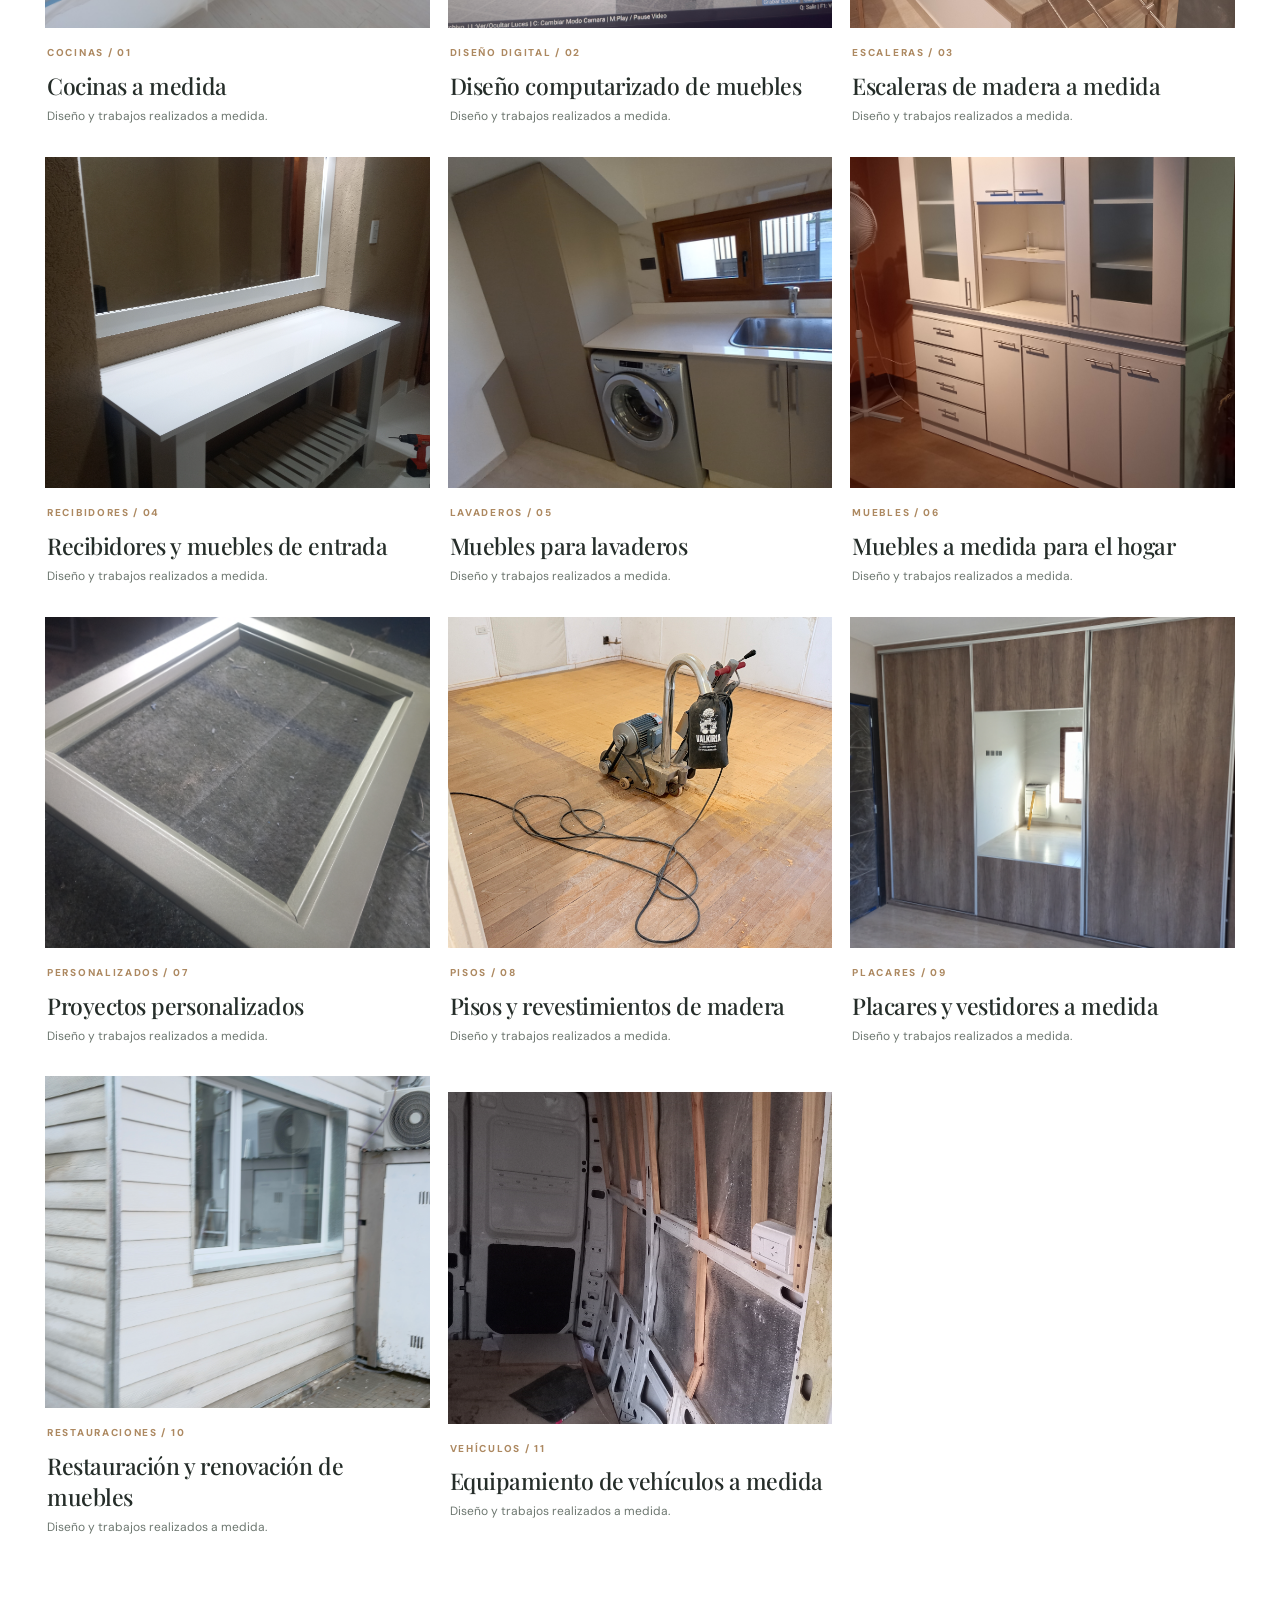
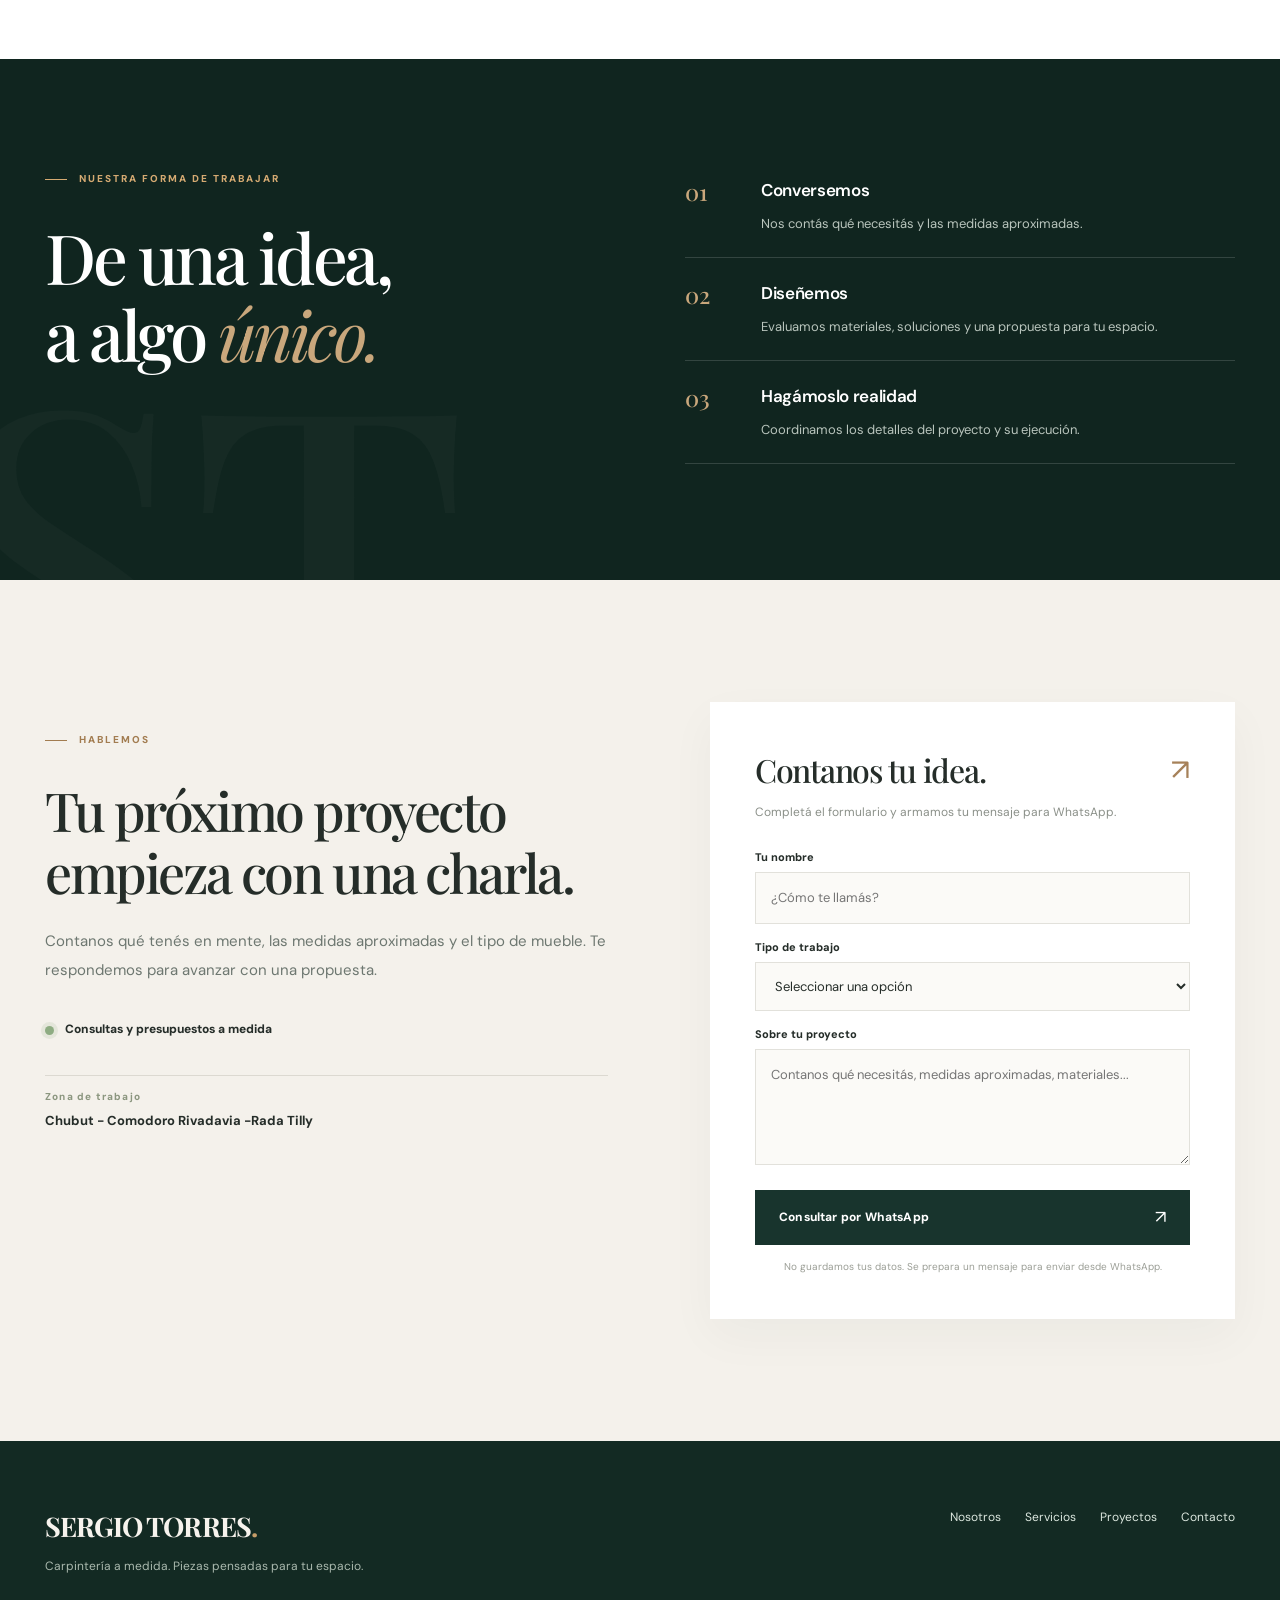
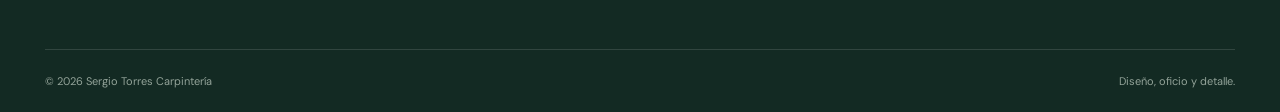
==== commit c7756354: "Galeria de trabajos" ====
--- a/index.html
+++ b/index.html
@@ -60,7 +60,7 @@
    <div class="dialog-layout">
      <div class="dialog-image-wrap">
        <button type="button" id="dialog-close" class="dialog-close" aria-label="Cerrar galería">×</button>
-       <img id="dialog-photo" alt="" src="/assets/hero-placeholder.svg">
+       <img id="dialog-photo" alt="" src="/media/galeria/cocinas-a-medida/foto-0081.jpg">
        <p id="dialog-no-photo" class="dialog-no-photo" hidden>Este proyecto todavía no tiene fotografías.</p>
        <div class="dialog-controls">
          <button id="dialog-prev" type="button" aria-label="Foto anterior">←</button>
@@ -72,7 +72,7 @@
        <div class="eyebrow"><span class="eyebrow-line"></span><span id="dialog-category">Carpintería a medida</span></div>
        <h2 id="dialog-title">Trabajo realizado</h2>
        <p id="dialog-description"></p>
-       <p id="dialog-example" class="dialog-example" hidden>Imagen ilustrativa. No corresponde a un trabajo real de la carpintería.</p>
+       <p id="dialog-example" class="dialog-example" hidden>Trabajo real de la carpintería.</p>
        <a href="#contacto" class="btn btn-dark dialog-cta" id="dialog-cta">Consultar por un trabajo similar ↗</a>
      </div>
    </div>
